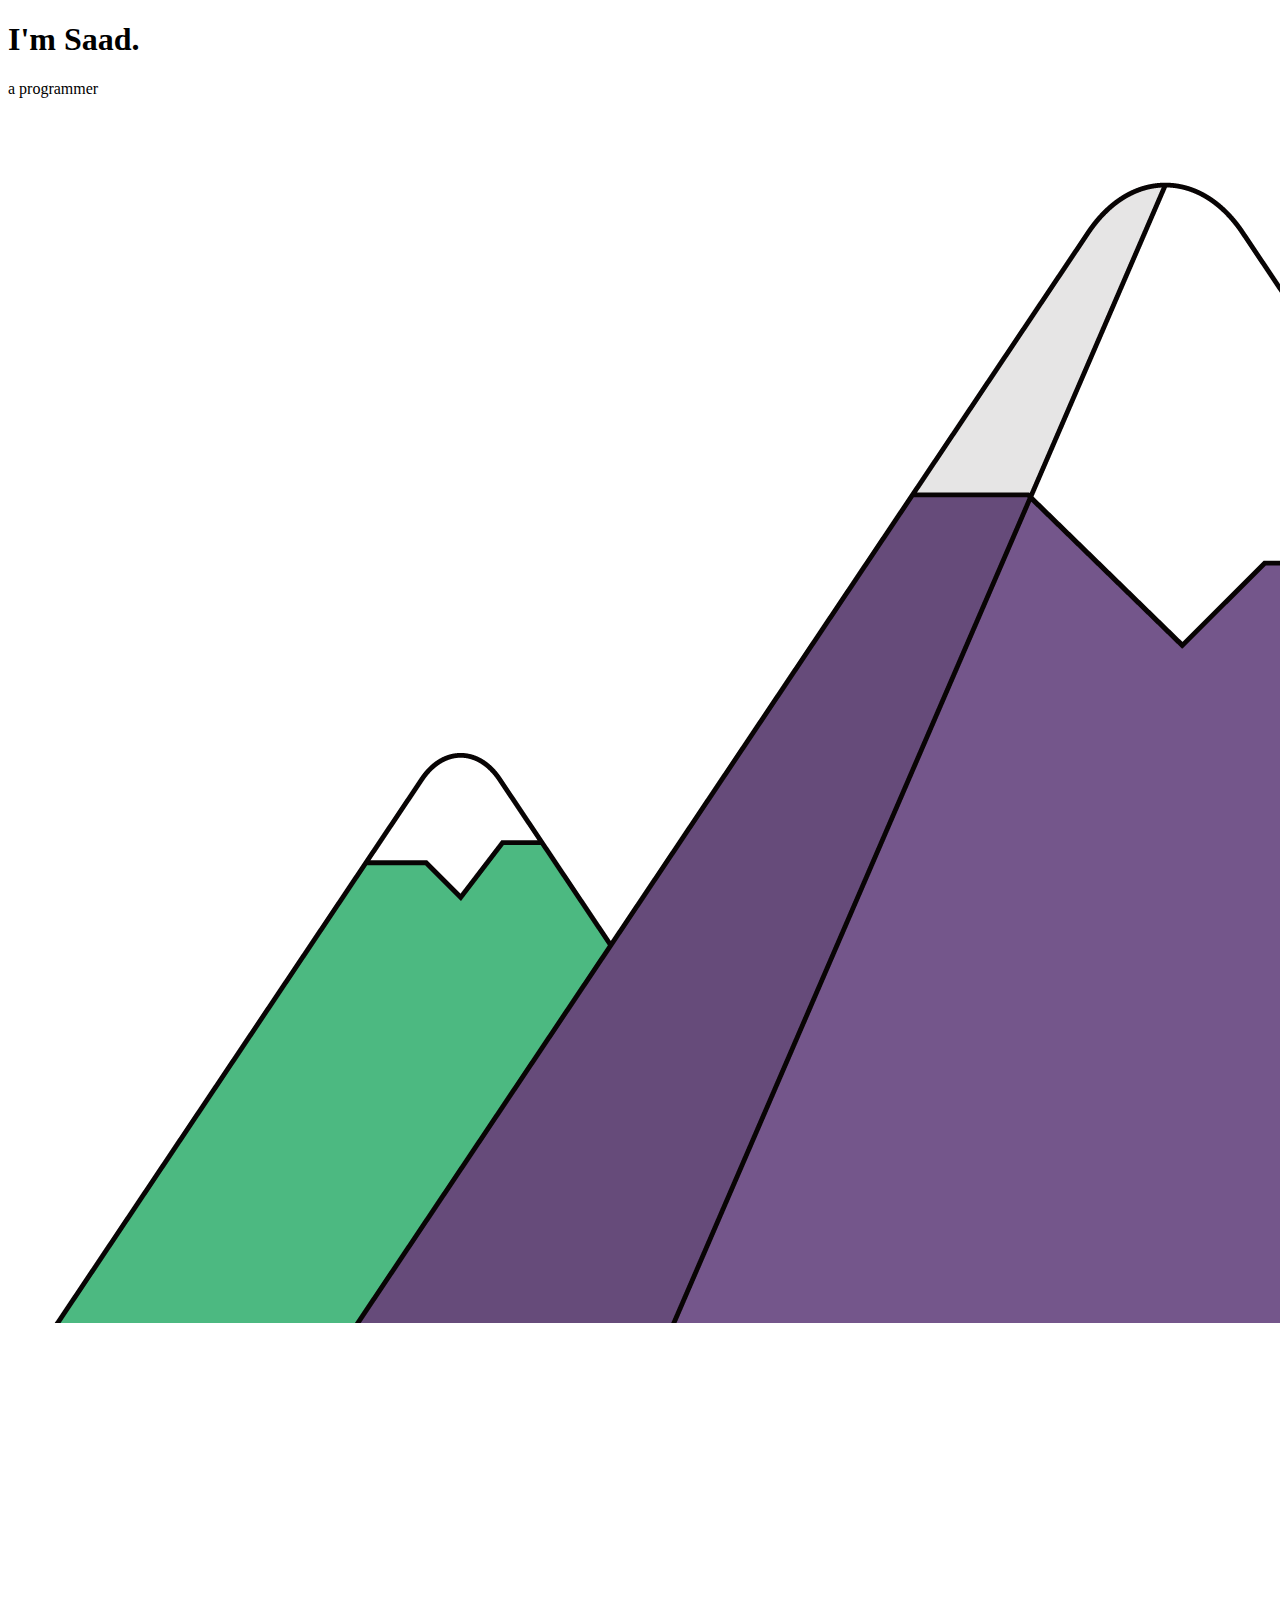
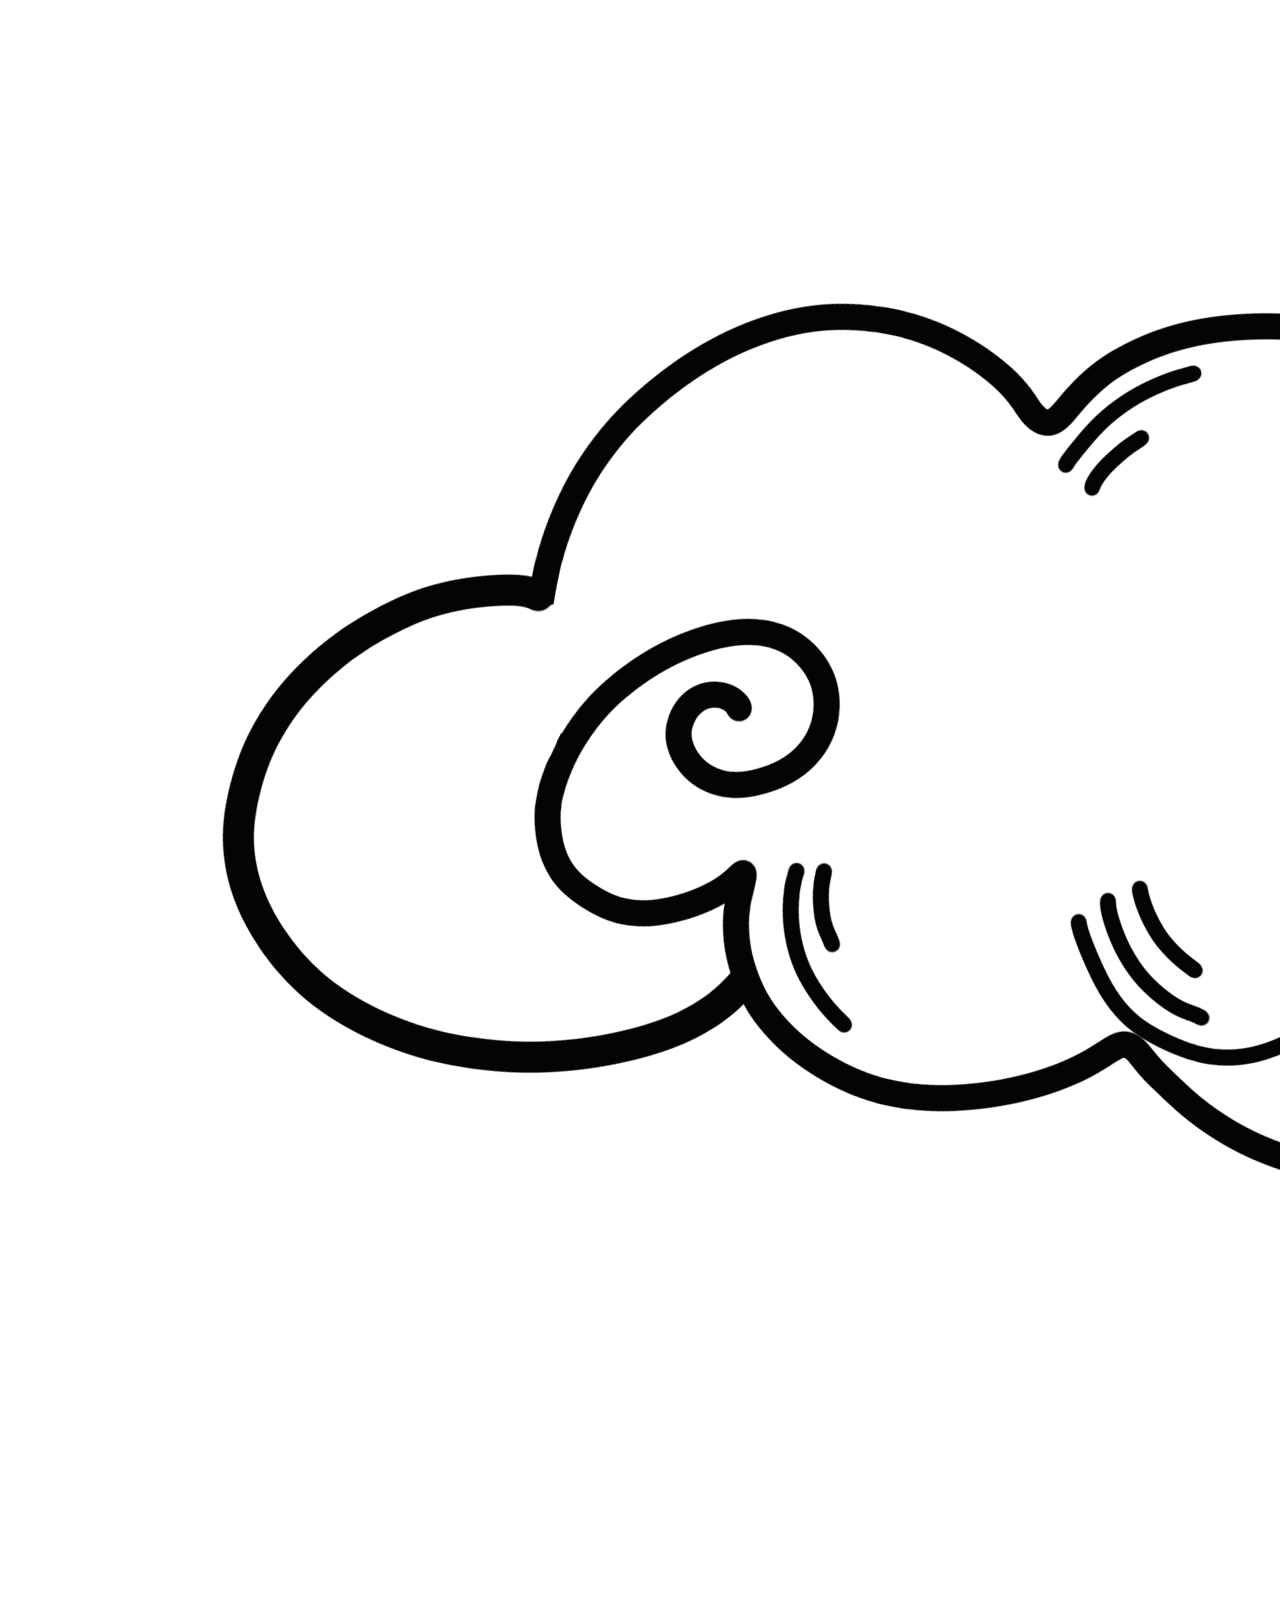
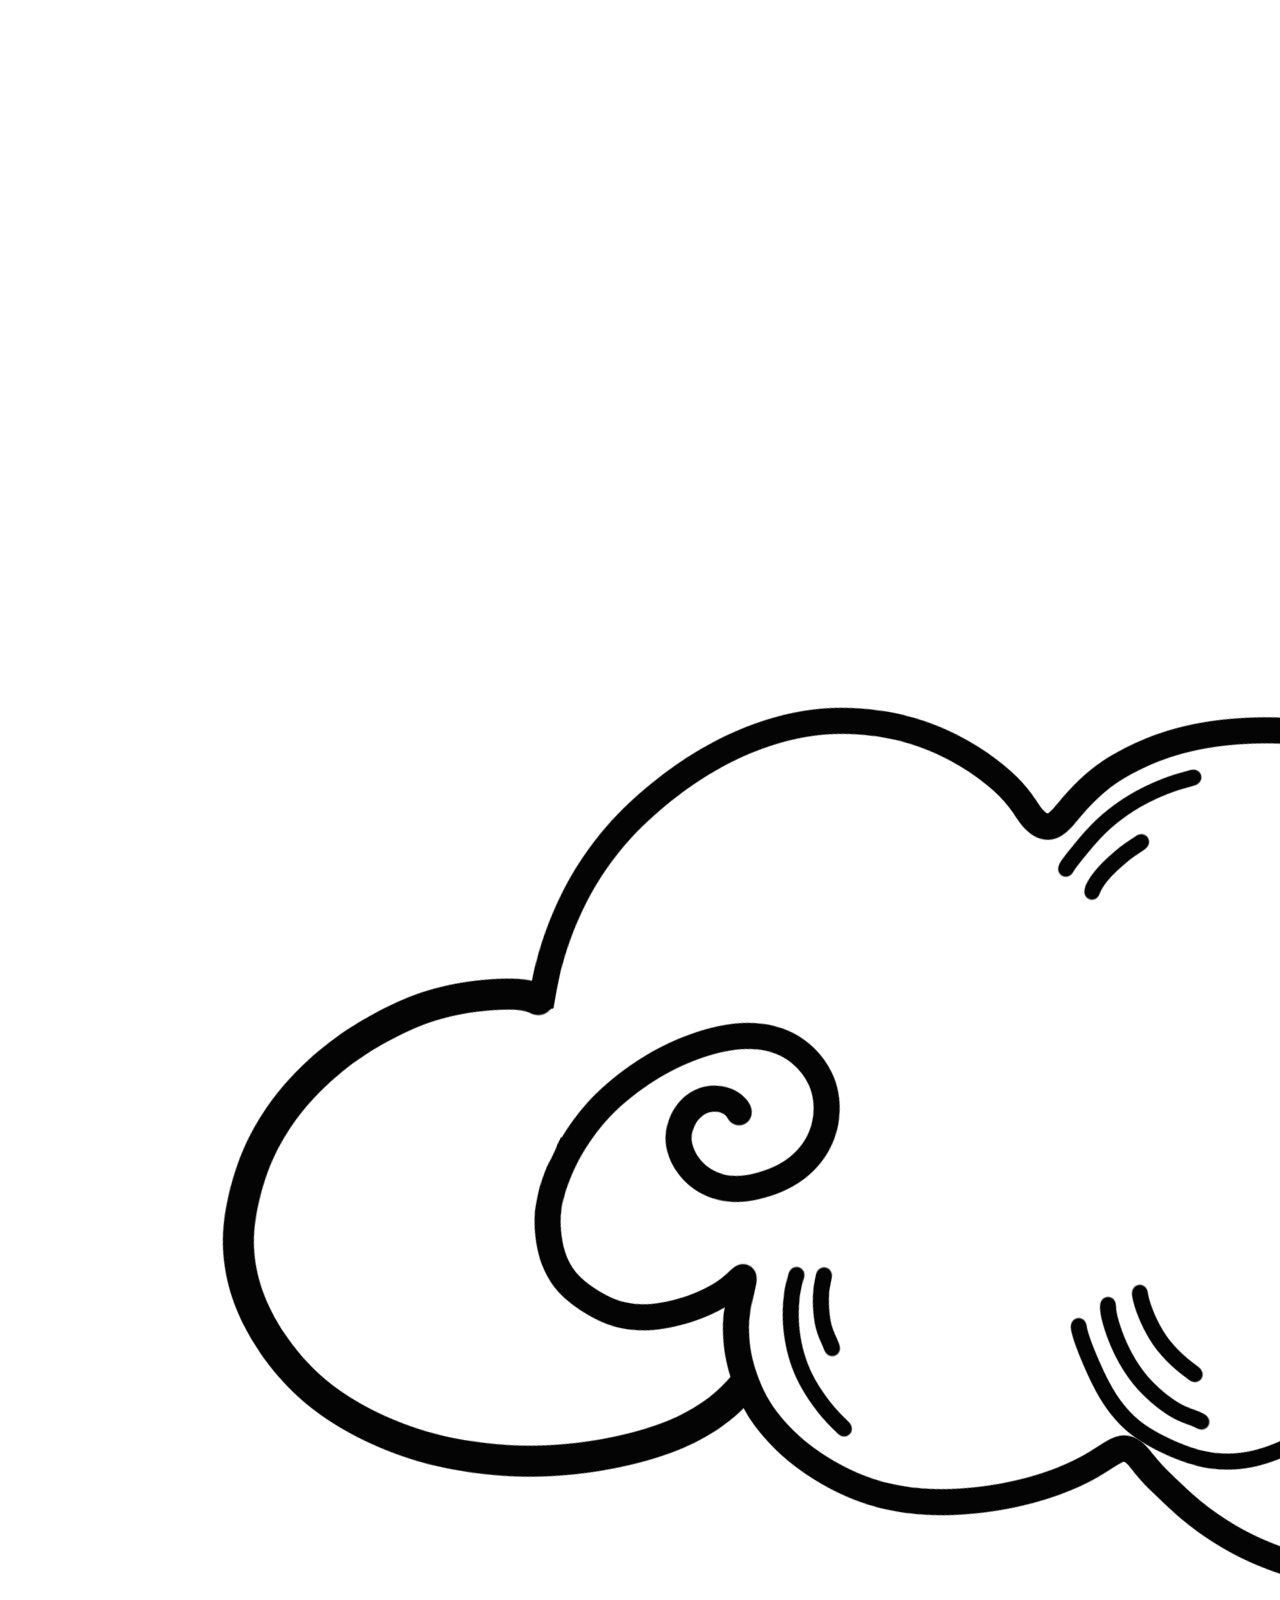
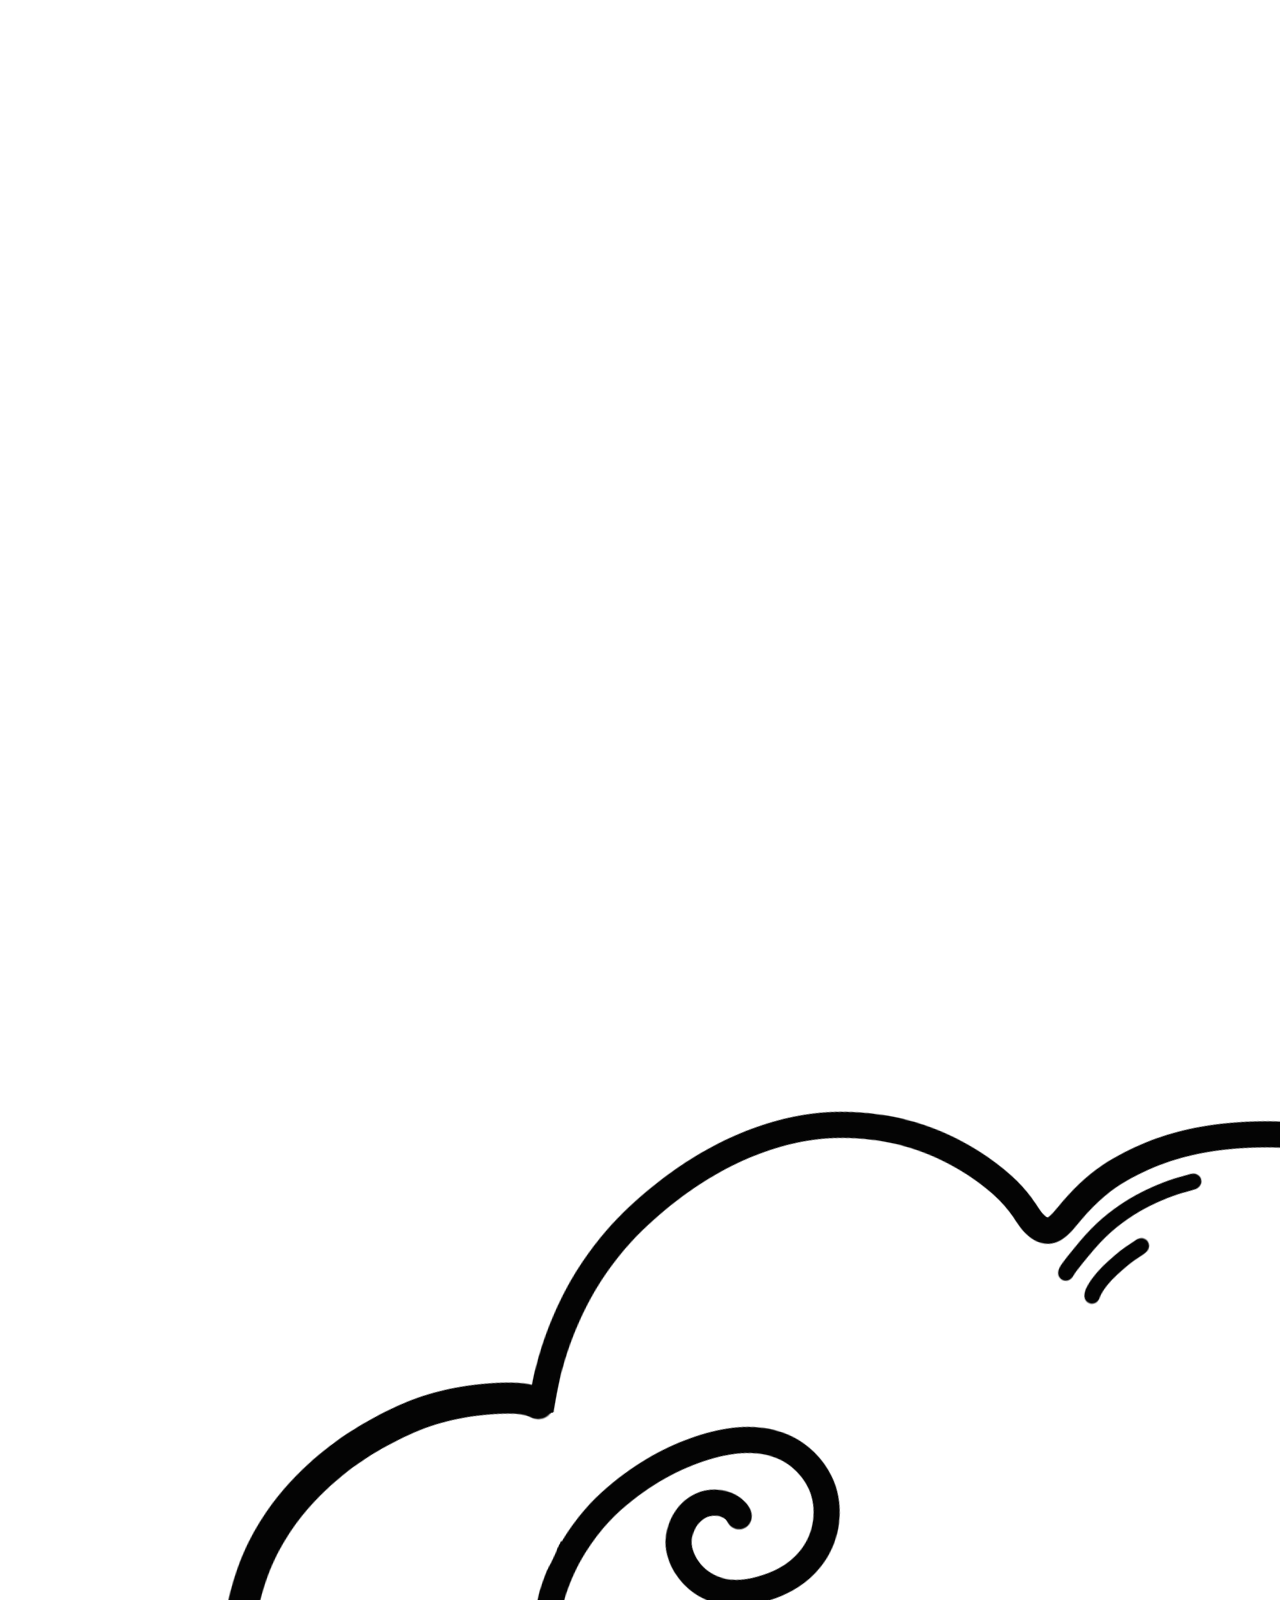
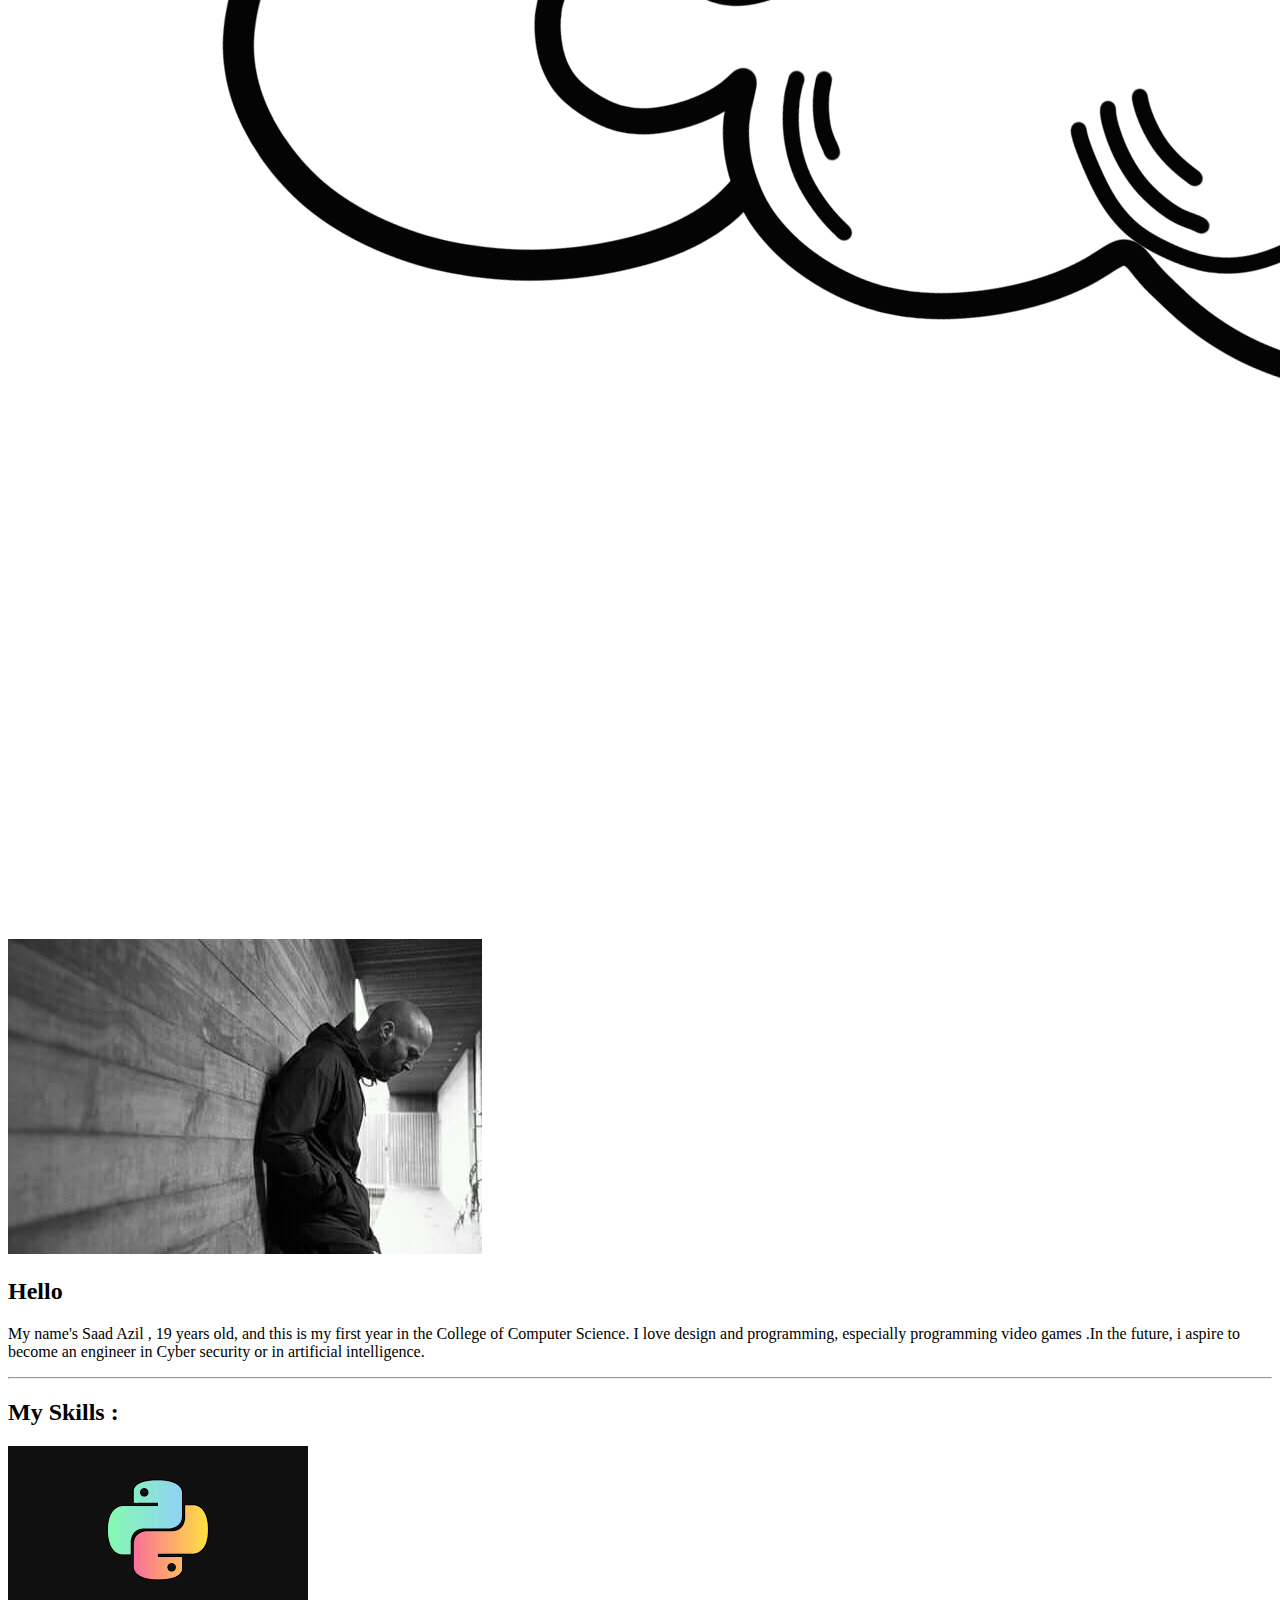
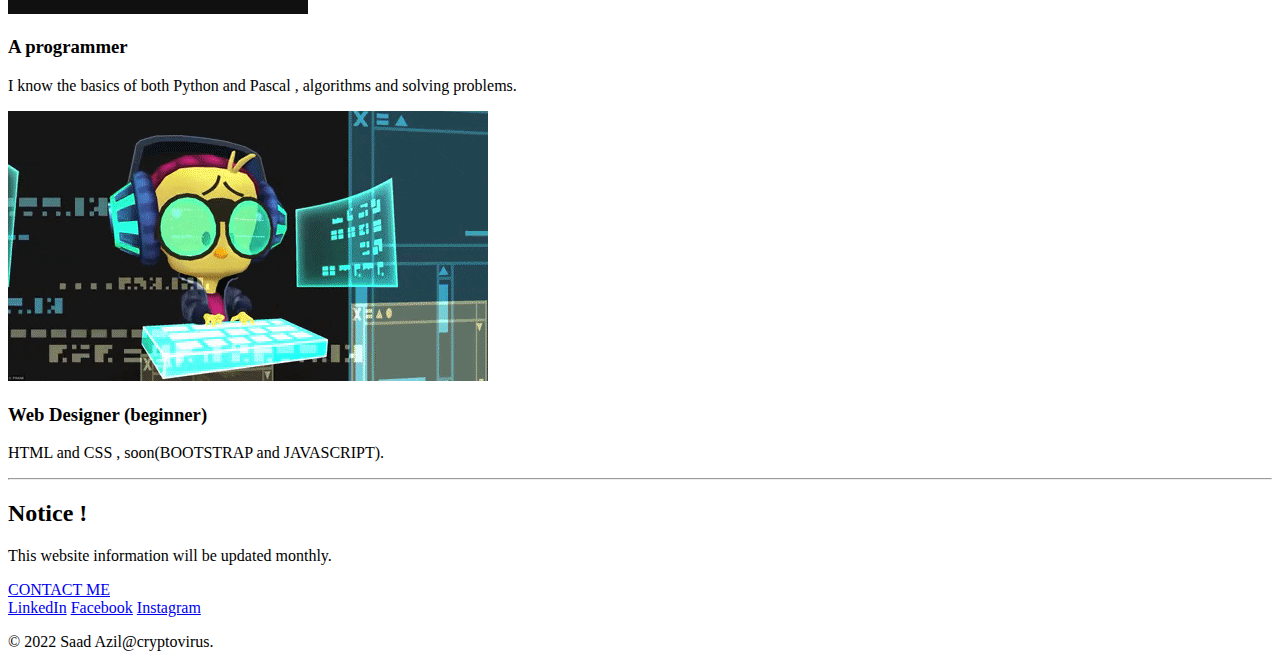
==== index.html @ 6c7098da "Add files via upload" ====
<!DOCTYPE html>
<html lang="en">
<head>
    <meta charset="UTF-8">
    <meta http-equiv="X-UA-Compatible" content="IE=edge">
    <meta name="viewport" content="width=device-width, initial-scale=1.0">
    <title>Saad Azil</title>
    <link rel="stylesheet" href="/css-azil/total.css">
    <link href="https://fonts.googleapis.com/css2?family=Merriweather:ital@1&family=Montserrat&family=Sacramento&display=swap" rel="stylesheet">
    <link rel="icon" href="/css-azil/—Pngtree—hacker coding with a keyboard_5426760.ico">
</head>
<body>
    <div class="saad">
        <h1>I'm Saad.</h1>
        <p class="grammer">a <span>pro</span>grammer</p>
        <img class="mountain" src="/mountain-cartoon2.png" alt="mountaine">
        <img  class="cloud-one" src="/cloud-cartoon.png" alt="cloud png">
        <img  class="cloud-two" src="/cloud-cartoon.png" alt="cloud png">
        <img  class="cloud-three" src="/cloud-cartoon.png" alt="cloud png">

    </div>
    <div class="middle-container">
        <div class="profile">
          <img class="img-profile" src="/saadazil.jpg" alt="Saad Azil">
          <h2>Hello</h2>
          <p class="intro">My name's Saad Azil , 19 years old, and this is my first year in the College of Computer Science. I love design and programming, especially programming video games .In the future, i aspire to become an engineer in Cyber security or in artificial intelligence.
          </p>
        </div>
        <hr>
        <div class="skills">
          <h2 class="margin">My Skills :</h2>
          <div class="skill-row">
            <img class="python" src="/téléchargement.png" alt="python image">
            <h3>A programmer</h3>
            <p>I know the basics of both Python and Pascal , algorithms and solving problems.</p>
          </div>
          <div class="skill-row">
            <img class="web-des" src="/saadazil.gif" alt="front-end">
            <h3>Web Designer (beginner)</h3>
            <p>HTML and CSS , soon(BOOTSTRAP and JAVASCRIPT).</p>
          </div>
        </div>
        <hr>
        <div class="contact-me">
          <h2 >Notice !</h2>
          <p class="margin-bottom">This website information will be updated monthly.</p>
          <a class="btn" href="mailto:azilsaad20@gmail.com">CONTACT ME</a>
        </div>
    </div>
    <div class="bottom-container">
        <a class="footer-link" href="/saad.html">LinkedIn</a>
        <a class="footer-link" href="https://web.facebook.com/azil.saad.3/">Facebook</a>
        <a class="footer-link" href="https://www.instagram.com/azil.saad.3/?hl=fr">Instagram</a>
        <p class="copy-right">© 2022 Saad Azil@cryptovirus.</p>
      </div>
</body>
</html>
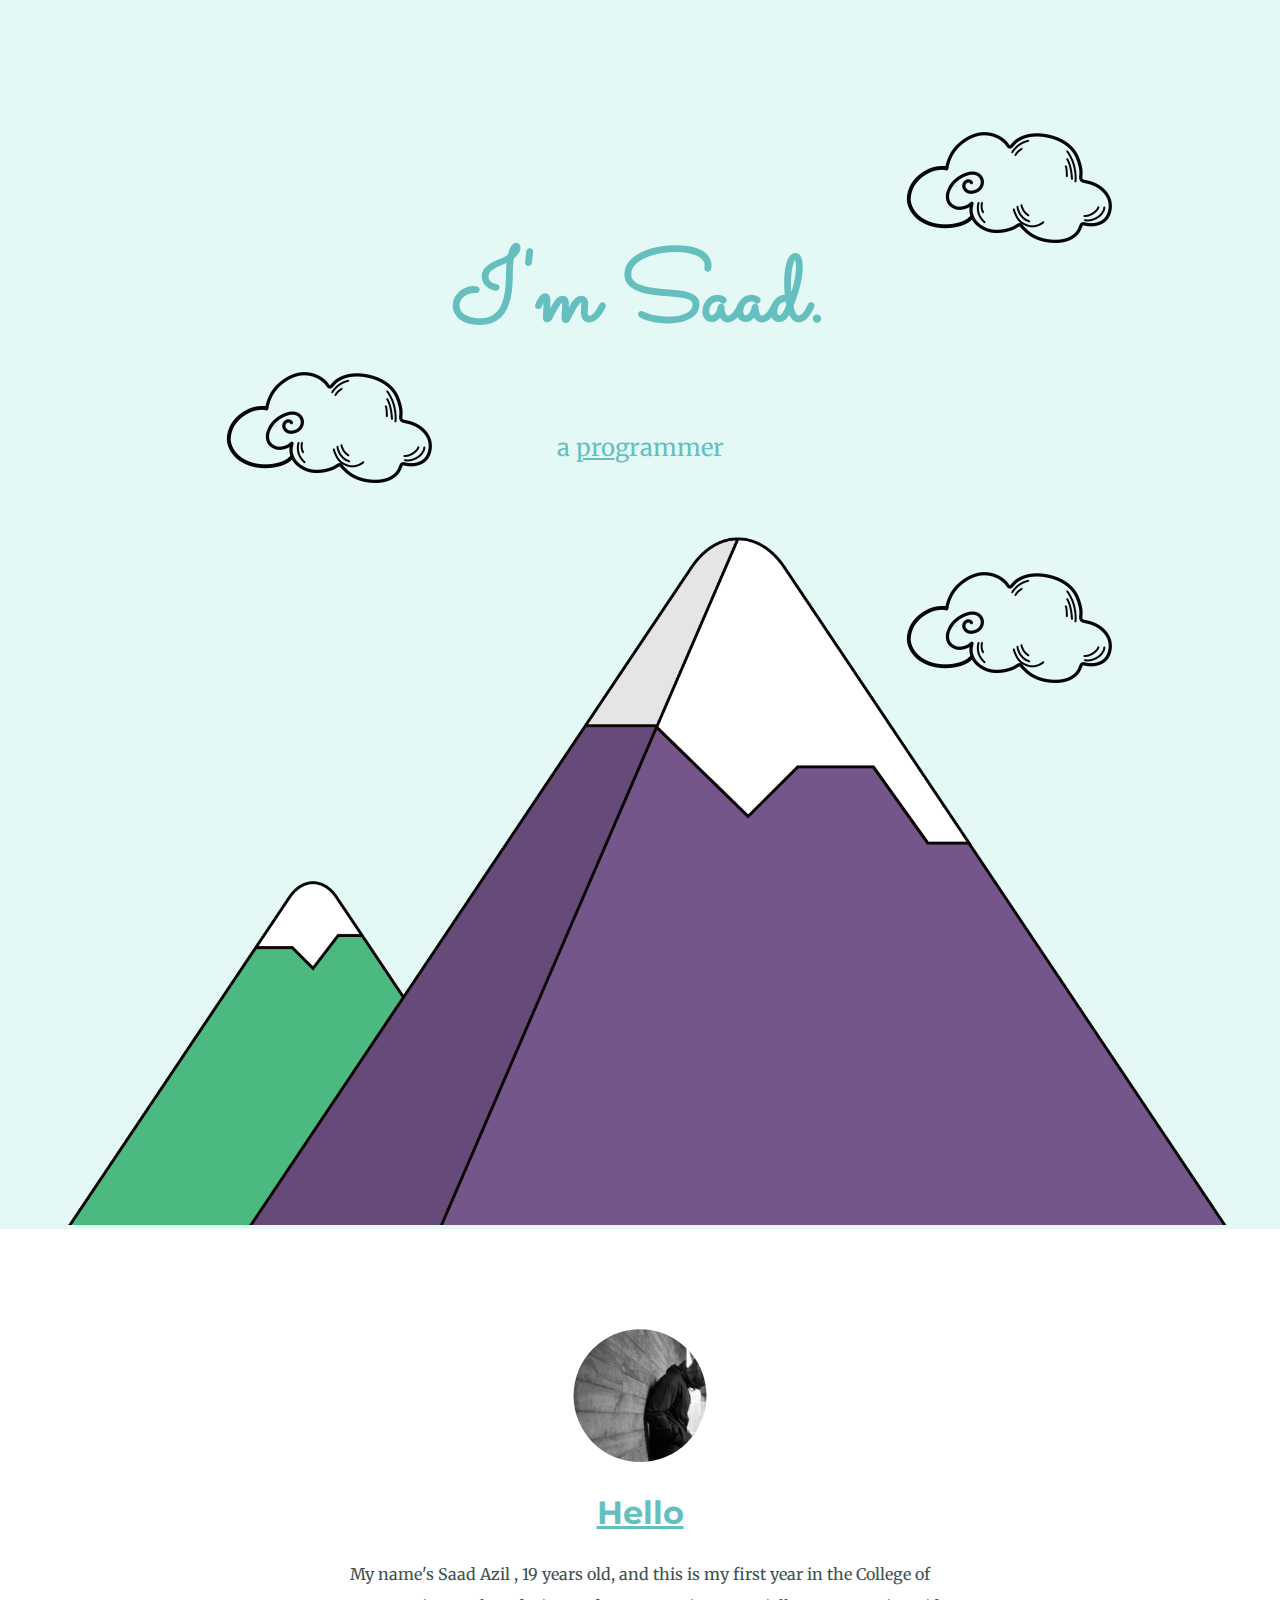
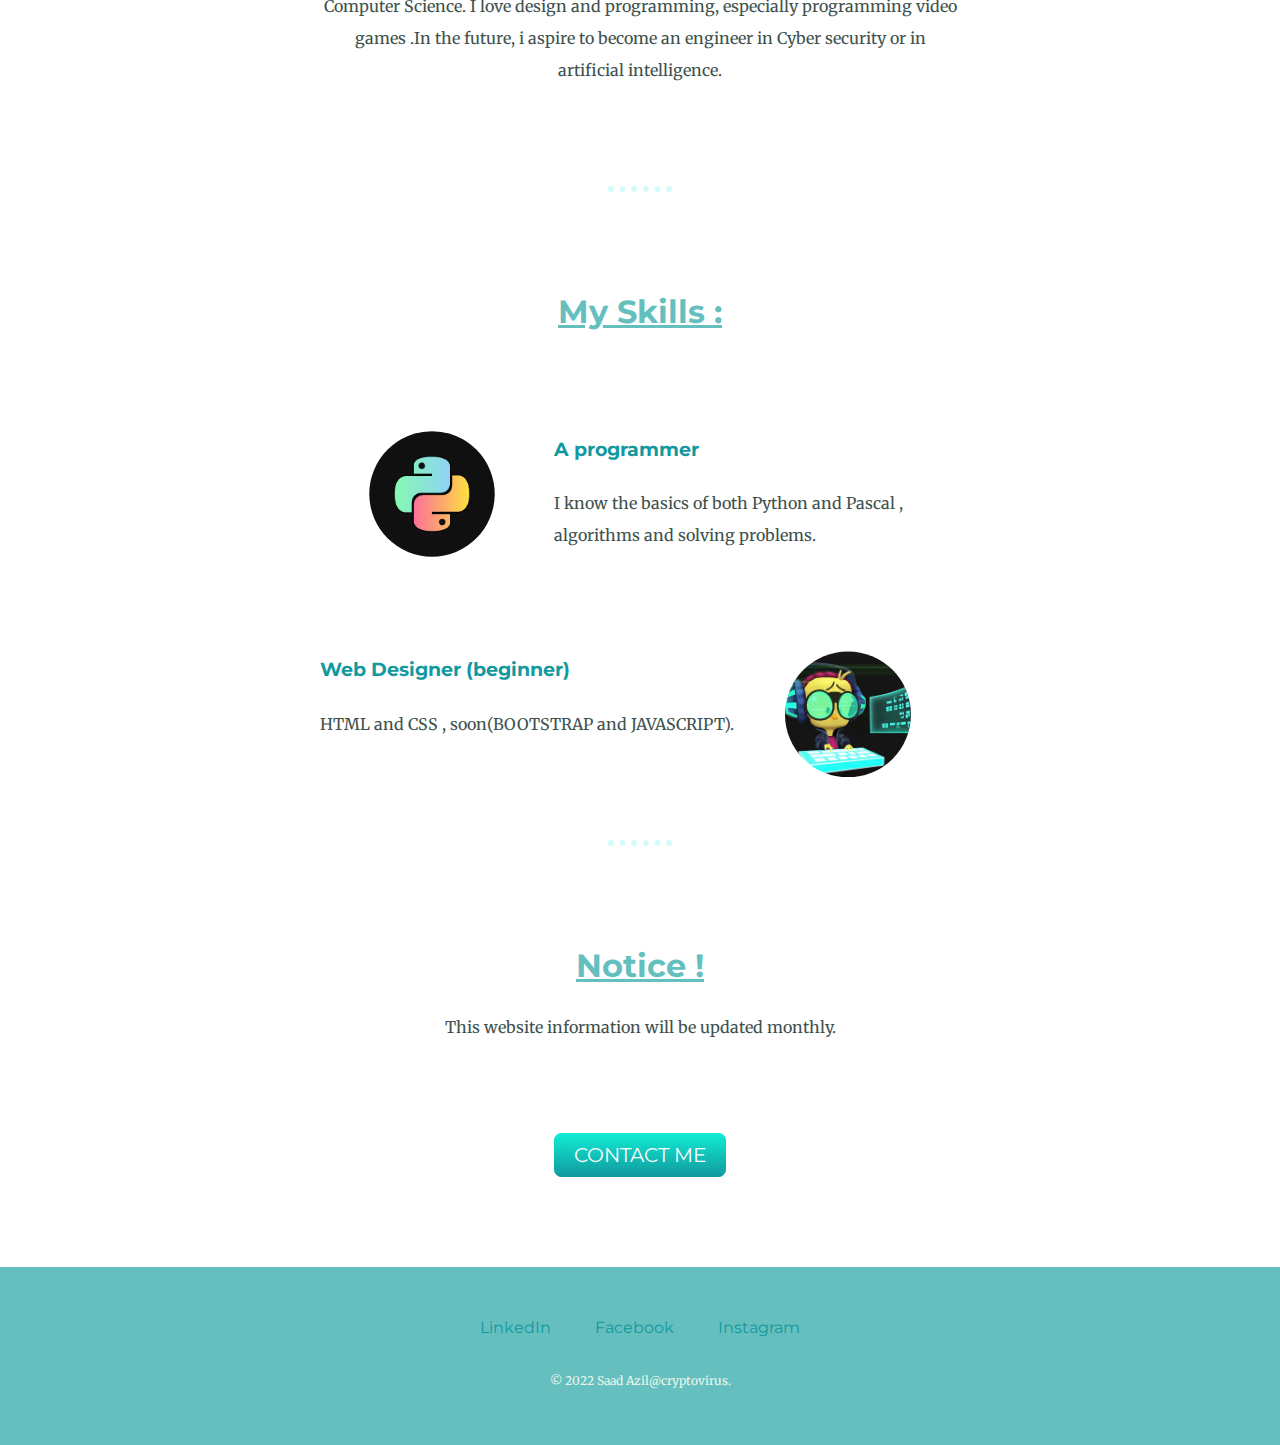
==== commit 55de31bc: "add initial website files" ====
--- a/index.html
+++ b/index.html
@@ -5,11 +5,11 @@
     <meta http-equiv="X-UA-Compatible" content="IE=edge">
     <meta name="viewport" content="width=device-width, initial-scale=1.0">
     <title>Saad Azil</title>
-    <link rel="stylesheet" href="/css-azil/total.css">
+    <link rel="stylesheet" href="/total.css">
     <link href="https://fonts.googleapis.com/css2?family=Merriweather:ital@1&family=Montserrat&family=Sacramento&display=swap" rel="stylesheet">
-    <link rel="icon" href="/css-azil/—Pngtree—hacker coding with a keyboard_5426760.ico">
+    <link rel="icon" href="/—Pngtree—hacker coding with a keyboard_5426760.ico">
 </head>
-<body>
+<body> 
     <div class="saad">
         <h1>I'm Saad.</h1>
         <p class="grammer">a <span>pro</span>grammer</p>
--- a/total.css
+++ b/total.css
@@ -0,0 +1,178 @@
+body{
+    margin: 0px;
+    text-align: center;
+    font-family: 'Merriweather', serif;
+    color: #40514e;
+}
+
+span{
+    text-decoration:underline ;
+}
+
+.grammer{
+    font-size: 1.5rem;
+    font-weight: normal;
+}
+
+.saad{
+    background-color: #e4f9f5;
+    margin: 0px;
+    color: #66bfbf;
+}
+
+h1{
+    margin-top: 0px;
+    margin-bottom: 0px;
+    font-size: 6.256em;
+    padding-top: 200px;
+    font-family: 'Sacramento', cursive;
+    color: #66bfbf;
+    line-height: 2;
+    
+}
+
+h2{
+    font-family: 'Montserrat', sans-serif;
+    font-size:2rem;
+    color: #66bfbf;
+    text-decoration:underline ;
+}
+
+h3{
+    font-family: 'Montserrat', sans-serif;
+    color: #11999f;
+}
+
+.mountain{
+    position: relative;
+    width: 1200px;
+}
+
+.img-profile{
+    clip-path: circle();
+    width: 200px;
+}
+
+.cloud-one{
+    width: 250px;
+    position: absolute;
+    top: 500px;
+    right: 150px;
+}
+
+.cloud-two{
+    width: 250px;
+    position: absolute;
+    top: 60px;
+    right: 150px; 
+}
+
+.cloud-three{
+    width: 250px;
+    position: absolute;
+    top:300px; 
+    left: 200px;
+}
+
+.web-des{
+    width: 35%;
+    clip-path: circle();
+    float: right;
+}
+
+.python{
+    width: 35%;
+    clip-path: circle();
+    float: left;
+    margin-right: 10px;
+}
+
+.skill-row{
+    text-align: left;
+    line-height: 2;
+    margin: 100px auto 100px auto;
+    width: 50%;
+}
+
+.middle-container{
+    margin: 100px 0;
+}
+
+.intro{
+    width: 50%;
+    margin: auto auto 80px auto;
+}
+
+p{
+    line-height: 2;
+}
+ hr{
+     border: dotted #d7fafa 6px;
+     border-top: none;
+     width: 4%;
+     margin: 100px auto;
+ }
+
+ .contact-me{
+     width: 40%;
+     margin: 40px auto 60px;
+ }
+
+ .btn {
+    background: #11EDD4;
+    background-image: -webkit-linear-gradient(top, #11EDD4, #11999E);
+    background-image: -moz-linear-gradient(top, #11EDD4, #11999E);
+    background-image: -ms-linear-gradient(top, #11EDD4, #11999E);
+    background-image: -o-linear-gradient(top, #11EDD4, #11999E);
+    background-image: linear-gradient(to bottom, #11EDD4, #11999E);
+    -webkit-border-radius: 8;
+    -moz-border-radius: 8;
+    border-radius: 8px;
+    font-family: 'Montserrat', sans-serif;
+    color: #ffffff;
+    font-size: 20px;
+    padding: 10px 20px 10px 20px;
+    text-decoration: none;
+  }
+  
+  .btn:hover {
+    background: #30E3CB;
+    background-image: -webkit-linear-gradient(top, #30E3CB, #2BE4AD);
+    background-image: -moz-linear-gradient(top, #30E3CB, #2BE4AD);
+    background-image: -ms-linear-gradient(top, #30E3CB, #2BE4AD);
+    background-image: -o-linear-gradient(top, #30E3CB, #2BE4AD);
+    background-image: linear-gradient(to bottom, #30E3CB, #2BE4AD);
+    text-decoration: none;
+  }
+
+  .margin{
+      margin: 50px auto 50px auto;
+      text-decoration:underline ;
+  }
+
+  .bottom-container{
+      background-color: #66bfbf;
+      padding: 50px 0 20px;
+
+  }
+
+  .footer-link{
+      color: #11999e;
+      font-family: 'Montserrat', sans-serif;
+      margin: 10px 20px;
+      text-decoration: none;
+  }
+
+  .footer-link:hover{
+      color: #eaf6f6;
+  }
+
+  .copy-right{
+      color: #eaf6ea;
+      font-size: 0.75rem;
+      padding: 20px 0px;
+  }
+
+  .margin-bottom{
+    margin-bottom: 100px;
+  }